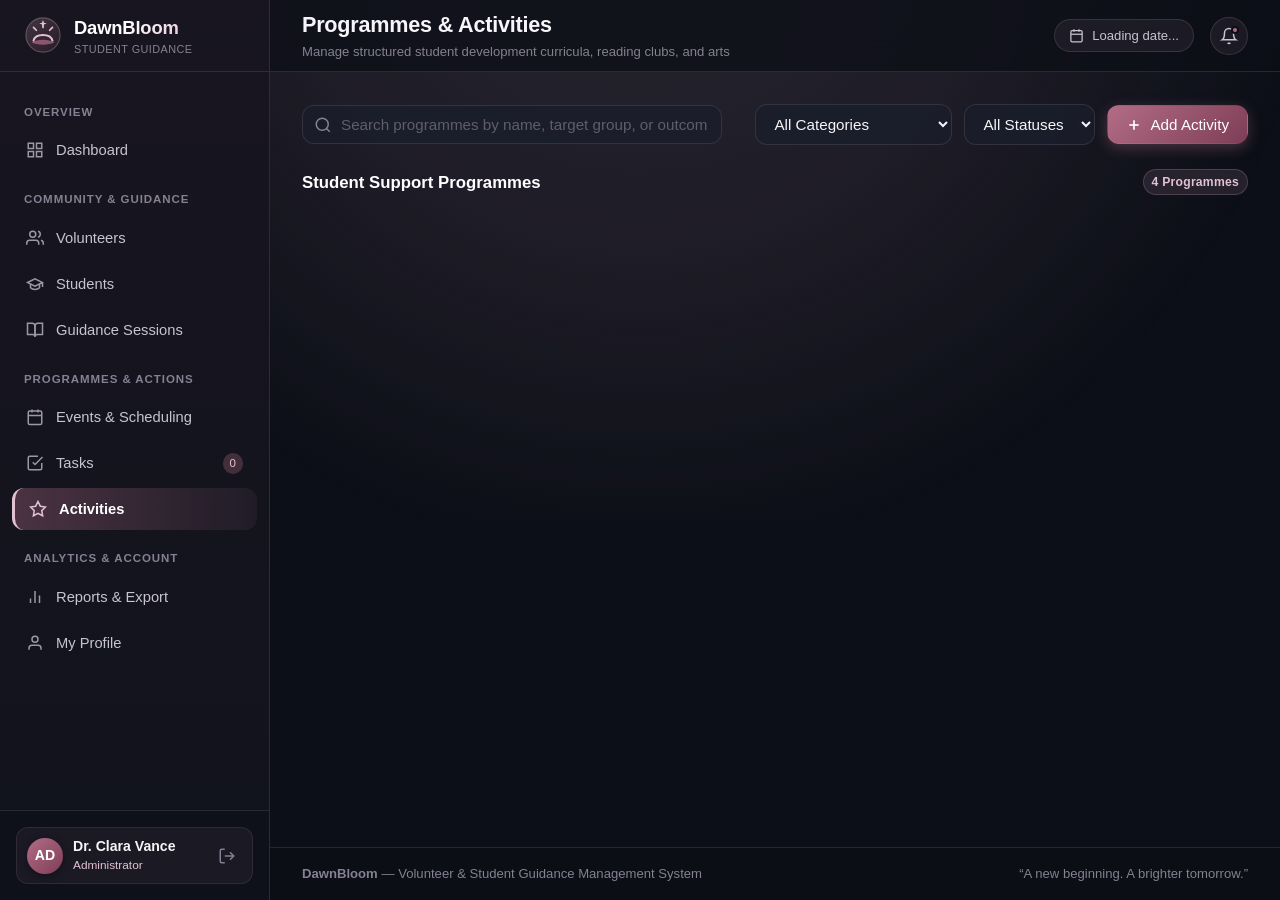
==== activities.html @ 8e8208a9 "Add files via upload" ====
<!DOCTYPE html>
<html lang="en">
<head>
  <meta charset="UTF-8">
  <meta name="viewport" content="width=device-width, initial-scale=1.0">
  <title>Programmes & Activities — DawnBloom</title>
  <link rel="stylesheet" href="css/style.css">
</head>
<body>
  <div class="app-container">
    <!-- Sidebar -->
    <aside class="app-sidebar">
      <div class="sidebar-header">
        <a href="dashboard.html" class="sidebar-brand">
          <svg class="sidebar-logo" viewBox="0 0 40 40" fill="none" xmlns="http://www.w3.org/2000/svg">
            <defs>
              <linearGradient id="sbSunGrad" x1="0" y1="0" x2="40" y2="40" gradientUnits="userSpaceOnUse">
                <stop offset="0%" stop-color="#E2C2D2"/>
                <stop offset="50%" stop-color="#B26C86"/>
                <stop offset="100%" stop-color="#4B3D4F"/>
              </linearGradient>
            </defs>
            <circle cx="20" cy="20" r="18" fill="url(#sbSunGrad)" fill-opacity="0.2" stroke="rgba(226, 194, 210, 0.3)" stroke-width="1.2"/>
            <path d="M10 26 C12 18, 28 18, 30 26" stroke="#E2C2D2" stroke-width="2" stroke-linecap="round" fill="none"/>
            <path d="M20 12 L20 8 M13 15 L10 12 M27 15 L30 12" stroke="#E2C2D2" stroke-width="1.8" stroke-linecap="round"/>
            <path d="M8 28 C14 24, 26 24, 32 28 C26 31, 14 31, 8 28 Z" fill="#B26C86" fill-opacity="0.7"/>
            <path d="M20 4 L21 7 L24 8 L21 9 L20 12 L19 9 L16 8 L19 7 Z" fill="#E2C2D2"/>
          </svg>
          <div class="brand-text-wrap">
            <span class="brand-name">DawnBloom</span>
            <span class="brand-tagline">Student Guidance</span>
          </div>
        </a>
      </div>

      <nav class="sidebar-nav">
        <span class="nav-section-title">Overview</span>
        <a href="dashboard.html" class="nav-item">
          <svg viewBox="0 0 24 24" fill="none" stroke="currentColor" stroke-width="2"><rect x="3" y="3" width="7" height="7"></rect><rect x="14" y="3" width="7" height="7"></rect><rect x="14" y="14" width="7" height="7"></rect><rect x="3" y="14" width="7" height="7"></rect></svg>
          <span>Dashboard</span>
        </a>

        <span class="nav-section-title">Community & Guidance</span>
        <a href="volunteers.html" class="nav-item">
          <svg viewBox="0 0 24 24" fill="none" stroke="currentColor" stroke-width="2"><path d="M17 21v-2a4 4 0 0 0-4-4H5a4 4 0 0 0-4 4v2"></path><circle cx="9" cy="7" r="4"></circle><path d="M23 21v-2a4 4 0 0 0-3-3.87"></path><path d="M16 3.13a4 4 0 0 1 0 7.75"></path></svg>
          <span>Volunteers</span>
        </a>
        <a href="students.html" class="nav-item">
          <svg viewBox="0 0 24 24" fill="none" stroke="currentColor" stroke-width="2"><path d="M22 10v6M2 10l10-5 10 5-10 5z"></path><path d="M6 12v5c3 3 9 3 12 0v-5"></path></svg>
          <span>Students</span>
        </a>
        <a href="guidance.html" class="nav-item">
          <svg viewBox="0 0 24 24" fill="none" stroke="currentColor" stroke-width="2"><path d="M2 3h6a4 4 0 0 1 4 4v14a3 3 0 0 0-3-3H2z"></path><path d="M22 3h-6a4 4 0 0 0-4 4v14a3 3 0 0 1 3-3h7z"></path></svg>
          <span>Guidance Sessions</span>
        </a>

        <span class="nav-section-title">Programmes & Actions</span>
        <a href="events.html" class="nav-item">
          <svg viewBox="0 0 24 24" fill="none" stroke="currentColor" stroke-width="2"><rect x="3" y="4" width="18" height="18" rx="2" ry="2"></rect><line x1="16" y1="2" x2="16" y2="6"></line><line x1="8" y1="2" x2="8" y2="6"></line><line x1="3" y1="10" x2="21" y2="10"></line></svg>
          <span>Events & Scheduling</span>
        </a>
        <a href="tasks.html" class="nav-item">
          <svg viewBox="0 0 24 24" fill="none" stroke="currentColor" stroke-width="2"><path d="M9 11l3 3L22 4"></path><path d="M21 12v7a2 2 0 0 1-2 2H5a2 2 0 0 1-2-2V5a2 2 0 0 1 2-2h11"></path></svg>
          <span>Tasks</span>
          <span class="nav-badge" id="navTaskBadge">0</span>
        </a>
        <a href="activities.html" class="nav-item active">
          <svg viewBox="0 0 24 24" fill="none" stroke="currentColor" stroke-width="2"><polygon points="12 2 15.09 8.26 22 9.27 17 14.14 18.18 21.02 12 17.77 5.82 21.02 7 14.14 2 9.27 8.91 8.26 12 2"></polygon></svg>
          <span>Activities</span>
        </a>

        <span class="nav-section-title">Analytics & Account</span>
        <a href="reports.html" class="nav-item">
          <svg viewBox="0 0 24 24" fill="none" stroke="currentColor" stroke-width="2"><line x1="18" y1="20" x2="18" y2="10"></line><line x1="12" y1="20" x2="12" y2="4"></line><line x1="6" y1="20" x2="6" y2="14"></line></svg>
          <span>Reports & Export</span>
        </a>
        <a href="profile.html" class="nav-item">
          <svg viewBox="0 0 24 24" fill="none" stroke="currentColor" stroke-width="2"><path d="M20 21v-2a4 4 0 0 0-4-4H8a4 4 0 0 0-4 4v2"></path><circle cx="12" cy="7" r="4"></circle></svg>
          <span>My Profile</span>
        </a>
      </nav>

      <div class="sidebar-footer">
        <div class="user-mini-card">
          <div class="user-avatar" id="sidebarUserAvatar">AD</div>
          <div class="user-mini-details">
            <div class="user-mini-name" id="sidebarUserName">Dr. Clara Vance</div>
            <div class="user-mini-role" id="sidebarUserRole">Administrator</div>
          </div>
          <button type="button" class="btn-sidebar-logout" id="sidebarLogoutBtn" aria-label="Sign out">
            <svg width="18" height="18" viewBox="0 0 24 24" fill="none" stroke="currentColor" stroke-width="2"><path d="M9 21H5a2 2 0 0 1-2-2V5a2 2 0 0 1 2-2h4"></path><polyline points="16 17 21 12 16 7"></polyline><line x1="21" y1="12" x2="9" y2="12"></line></svg>
          </button>
        </div>
      </div>
    </aside>

    <!-- Main Content Area -->
    <main class="app-main">
      <header class="app-header">
        <div class="header-left">
          <button type="button" class="btn-mobile-toggle" id="mobileSidebarToggle" aria-label="Toggle navigation menu">
            <svg width="20" height="20" viewBox="0 0 24 24" fill="none" stroke="currentColor" stroke-width="2"><line x1="3" y1="12" x2="21" y2="12"></line><line x1="3" y1="6" x2="21" y2="6"></line><line x1="3" y1="18" x2="21" y2="18"></line></svg>
          </button>
          <div class="page-title-wrap">
            <h1>Programmes & Activities</h1>
            <p>Manage structured student development curricula, reading clubs, and arts</p>
          </div>
        </div>

        <div class="header-right">
          <div class="header-date-badge">
            <svg width="15" height="15" viewBox="0 0 24 24" fill="none" stroke="currentColor" stroke-width="2"><rect x="3" y="4" width="18" height="18" rx="2" ry="2"></rect><line x1="16" y1="2" x2="16" y2="6"></line><line x1="8" y1="2" x2="8" y2="6"></line><line x1="3" y1="10" x2="21" y2="10"></line></svg>
            <span id="currentDateDisplay">Loading date...</span>
          </div>

          <div class="header-notifications">
            <button type="button" class="btn-header-icon" id="headerNotifBtn" aria-label="View notifications">
              <svg width="18" height="18" viewBox="0 0 24 24" fill="none" stroke="currentColor" stroke-width="2"><path d="M18 8A6 6 0 0 0 6 8c0 7-3 9-3 9h18s-3-2-3-9"></path><path d="M13.73 21a2 2 0 0 1-3.46 0"></path></svg>
              <span class="notification-indicator"></span>
            </button>
            <div class="notification-dropdown" id="headerNotifDropdown">
              <div class="notification-dropdown-header">
                <span>Recent System Activities</span>
              </div>
              <ul class="notification-list" id="headerNotifList"></ul>
            </div>
          </div>
        </div>
      </header>

      <div class="page-body">
        <!-- Toolbar Bar -->
        <div class="toolbar-bar">
          <div class="toolbar-search-wrap">
            <svg class="toolbar-search-icon" width="18" height="18" viewBox="0 0 24 24" fill="none" stroke="currentColor" stroke-width="2"><circle cx="11" cy="11" r="8"></circle><line x1="21" y1="21" x2="16.65" y2="16.65"></line></svg>
            <input type="text" id="searchActivity" class="form-control toolbar-search-input" placeholder="Search programmes by name, target group, or outcome...">
          </div>

          <div class="toolbar-filters">
            <select id="filterActivityCategory" class="form-control" style="width: auto;">
              <option value="all">All Categories</option>
              <option value="Literacy Development">Literacy Development</option>
              <option value="Skill Development">Skill Development</option>
              <option value="Creative Expression">Creative Expression</option>
              <option value="Career Guidance">Career Guidance</option>
              <option value="Life Skills">Life Skills</option>
            </select>

            <select id="filterActivityStatus" class="form-control" style="width: auto;">
              <option value="all">All Statuses</option>
              <option value="Planned">Planned</option>
              <option value="Ongoing">Ongoing</option>
              <option value="Completed">Completed</option>
            </select>

            <button type="button" class="btn btn-primary" id="btnAddActivity">
              <svg width="16" height="16" viewBox="0 0 24 24" fill="none" stroke="currentColor" stroke-width="2.5"><line x1="12" y1="5" x2="12" y2="19"></line><line x1="5" y1="12" x2="19" y2="12"></line></svg>
              <span>Add Activity</span>
            </button>
          </div>
        </div>

        <!-- Section Title & Counter -->
        <div style="display: flex; justify-content: space-between; align-items: center; margin-bottom: var(--space-md);">
          <div style="font-weight: 600; font-size: 1.05rem; color: #fff;">Student Support Programmes</div>
          <span class="badge badge-tag" id="activityCountBadge">0 Programmes</span>
        </div>

        <!-- Activities Grid -->
        <div class="cards-grid" id="activitiesGrid">
          <!-- Dynamically populated -->
        </div>
      </div>

      <footer class="app-footer">
        <div><strong>DawnBloom</strong> — Volunteer & Student Guidance Management System</div>
        <div><span>“A new beginning. A brighter tomorrow.”</span></div>
      </footer>
    </main>
  </div>

  <!-- Create / Edit Activity Modal -->
  <div class="modal-overlay" id="activityModal">
    <div class="modal-container">
      <div class="modal-header">
        <h3 class="modal-title" id="activityModalTitle">Create Student Activity Programme</h3>
        <button type="button" class="modal-close-btn" id="activityModalCloseBtn">&times;</button>
      </div>
      <form id="activityForm">
        <div class="modal-body">
          <div class="form-group">
            <label for="actName" class="form-label">Programme / Activity Name <span class="req">*</span></label>
            <input type="text" id="actName" class="form-control" placeholder="e.g. DawnBloom Reading Circle" required>
          </div>

          <div class="form-row">
            <div class="form-group">
              <label for="actCategory" class="form-label">Category <span class="req">*</span></label>
              <select id="actCategory" class="form-control" required>
                <option value="Literacy Development">Literacy Development</option>
                <option value="Skill Development">Skill Development</option>
                <option value="Creative Expression">Creative Expression</option>
                <option value="Career Guidance">Career Guidance</option>
                <option value="Life Skills">Life Skills</option>
              </select>
            </div>
            <div class="form-group">
              <label for="actStatus" class="form-label">Status <span class="req">*</span></label>
              <select id="actStatus" class="form-control" required>
                <option value="Ongoing">Ongoing</option>
                <option value="Planned">Planned</option>
                <option value="Completed">Completed</option>
              </select>
            </div>
          </div>

          <div class="form-row">
            <div class="form-group">
              <label for="actDate" class="form-label">Start / Session Date <span class="req">*</span></label>
              <input type="date" id="actDate" class="form-control" required>
            </div>
            <div class="form-group">
              <label for="actDuration" class="form-label">Duration / Recurrence</label>
              <input type="text" id="actDuration" class="form-control" placeholder="e.g. 1 Hour / Weekly">
            </div>
          </div>

          <div class="form-row">
            <div class="form-group">
              <label for="actTargetGroup" class="form-label">Target Student Group</label>
              <input type="text" id="actTargetGroup" class="form-control" placeholder="e.g. Primary Students (Ages 7–11)">
            </div>
            <div class="form-group">
              <label for="actVolunteers" class="form-label">Volunteers Involved</label>
              <input type="text" id="actVolunteers" class="form-control" placeholder="e.g. Marcus Vance, Elena Rostova">
            </div>
          </div>

          <div class="form-group">
            <label for="actDescription" class="form-label">Description & Learning Objectives</label>
            <textarea id="actDescription" class="form-control" placeholder="Describe the curriculum, interactive elements, and educational intent..."></textarea>
          </div>

          <div class="form-group">
            <label for="actOutcome" class="form-label">Observed Outcome / Impact (Optional)</label>
            <textarea id="actOutcome" class="form-control" placeholder="Record positive improvements, finished works, or supervisor observations..."></textarea>
          </div>
        </div>

        <div class="modal-footer">
          <button type="button" class="btn btn-outline btn-sm" id="btnCancelActivityModal">Cancel</button>
          <button type="submit" class="btn btn-primary btn-sm">Save Programme</button>
        </div>
      </form>
    </div>
  </div>

  <!-- Record Outcome Modal -->
  <div class="modal-overlay" id="outcomeModal">
    <div class="modal-container" style="max-width: 480px;">
      <div class="modal-header">
        <h3 class="modal-title">Record Activity Outcome</h3>
        <button type="button" class="modal-close-btn" id="outcomeModalCloseBtn">&times;</button>
      </div>
      <form id="outcomeForm">
        <div class="modal-body">
          <p style="font-size: 0.88rem; color: var(--text-muted); margin-bottom: 12px;">
            Document student learning results and feedback for: <strong id="outcomeActivityTitle" style="color: var(--c-blush-pink);"></strong>
          </p>

          <div class="form-group">
            <label for="outcomeStatus" class="form-label">Update Programme Status</label>
            <select id="outcomeStatus" class="form-control">
              <option value="Ongoing">Ongoing</option>
              <option value="Completed">Completed</option>
              <option value="Planned">Planned</option>
            </select>
          </div>

          <div class="form-group">
            <label for="outcomeNotes" class="form-label">Outcome Observations & Highlights <span class="req">*</span></label>
            <textarea id="outcomeNotes" class="form-control" style="min-height: 120px;" placeholder="e.g. 15 students participated and completed fraction exercises with 85% accuracy..." required></textarea>
          </div>
        </div>
        <div class="modal-footer">
          <button type="button" class="btn btn-outline btn-sm" id="btnCancelOutcome">Cancel</button>
          <button type="submit" class="btn btn-primary btn-sm">Save Outcome</button>
        </div>
      </form>
    </div>
  </div>

  <script src="js/storage.js"></script>
  <script src="js/auth.js"></script>
  <script src="js/common.js"></script>
  <script src="js/activities.js"></script>
</body>
</html>
---- css/style.css ----
/* ==========================================================================
   DAWNBLOOM — Volunteer & Student Guidance Management System
   Exact Color Palette:
   Lavender grey:  #868092
   Blush pink:     #E2C2D2
   Deep mauve:     #4B3D4F
   Dusty rose:     #B26C86
   Midnight black: #0C0F17
   ========================================================================== */

:root {
  /* Core Theme Colors */
  --c-lavender-grey: #868092;
  --c-blush-pink: #E2C2D2;
  --c-deep-mauve: #4B3D4F;
  --c-dusty-rose: #B26C86;
  --c-midnight-black: #0C0F17;

  /* Theme Surfaces & Accents */
  --bg-main: #0C0F17;
  --bg-surface: #141722;
  --bg-surface-elevated: #1B1E2B;
  --bg-card: rgba(22, 25, 36, 0.78);
  --bg-card-hover: rgba(30, 34, 48, 0.88);
  --bg-input: rgba(27, 30, 43, 0.85);

  --border-subtle: rgba(134, 128, 146, 0.22);
  --border-focus: rgba(226, 194, 210, 0.55);
  --border-highlight: rgba(178, 108, 134, 0.45);

  --text-primary: #F7F5F9;
  --text-secondary: #C8C3D2;
  --text-muted: #868092;
  --text-highlight: #E2C2D2;

  /* Semantic Harmonized States */
  --state-success: #5CAE8B;
  --state-success-bg: rgba(92, 174, 139, 0.16);
  --state-warning: #DEAB6E;
  --state-warning-bg: rgba(222, 171, 110, 0.16);
  --state-danger: #DB6B7E;
  --state-danger-bg: rgba(219, 107, 126, 0.16);
  --state-info: #79A3DB;
  --state-info-bg: rgba(121, 163, 219, 0.16);

  /* Gradients */
  --grad-primary: linear-gradient(135deg, #B26C86 0%, #7E3E56 100%);
  --grad-primary-hover: linear-gradient(135deg, #C27A95 0%, #904864 100%);
  --grad-accent: linear-gradient(135deg, #E2C2D2 0%, #B26C86 100%);
  --grad-sunrise: radial-gradient(circle at 50% 0%, rgba(226, 194, 210, 0.18) 0%, rgba(75, 61, 79, 0.35) 45%, #0C0F17 80%);
  --grad-sidebar: linear-gradient(180deg, #181520 0%, #11131C 100%);
  --grad-card-glow: linear-gradient(135deg, rgba(226, 194, 210, 0.08) 0%, rgba(75, 61, 79, 0.15) 100%);

  /* Spacing */
  --space-2xs: 4px;
  --space-xs: 8px;
  --space-sm: 12px;
  --space-md: 16px;
  --space-lg: 24px;
  --space-xl: 32px;
  --space-2xl: 48px;

  /* Border Radii */
  --radius-xs: 4px;
  --radius-sm: 8px;
  --radius-md: 12px;
  --radius-lg: 18px;
  --radius-pill: 9999px;

  /* Shadows */
  --shadow-sm: 0 2px 8px rgba(0, 0, 0, 0.35);
  --shadow-md: 0 8px 24px rgba(0, 0, 0, 0.45);
  --shadow-lg: 0 16px 36px rgba(0, 0, 0, 0.6);
  --shadow-glow: 0 0 24px rgba(226, 194, 210, 0.18);
  --shadow-btn: 0 4px 14px rgba(178, 108, 134, 0.35);

  /* Layout */
  --sidebar-width: 270px;
  --header-height: 72px;
  --transition-fast: 0.18s ease;
  --transition-normal: 0.28s ease;
}

/* Base Reset & Typography */
*, *::before, *::after {
  box-sizing: border-box;
  margin: 0;
  padding: 0;
}

html, body {
  min-height: 100vh;
  font-family: -apple-system, BlinkMacSystemFont, "Segoe UI", Roboto, "Helvetica Neue", Arial, sans-serif;
  background-color: var(--bg-main);
  color: var(--text-primary);
  line-height: 1.5;
  -webkit-font-smoothing: antialiased;
}

/* Atmospheric Background Glows */
body::before {
  content: "";
  position: fixed;
  top: 0;
  left: 0;
  right: 0;
  height: 520px;
  background: radial-gradient(ellipse at 50% -20%, rgba(226, 194, 210, 0.12) 0%, rgba(75, 61, 79, 0.3) 40%, transparent 75%);
  pointer-events: none;
  z-index: 0;
}

a {
  color: var(--c-blush-pink);
  text-decoration: none;
  transition: color var(--transition-fast);
}

a:hover {
  color: #fff;
}

button, input, select, textarea {
  font-family: inherit;
  font-size: 0.95rem;
  color: inherit;
}

/* ==========================================================================
   AUTHENTICATION PAGES (Login / Register)
   ========================================================================== */
.auth-page {
  display: flex;
  min-height: 100vh;
  align-items: center;
  justify-content: center;
  padding: var(--space-lg);
  background: var(--grad-sunrise);
  position: relative;
  overflow: hidden;
}

.auth-ambient-orb {
  position: absolute;
  width: 500px;
  height: 500px;
  border-radius: 50%;
  background: radial-gradient(circle, rgba(178, 108, 134, 0.15) 0%, rgba(75, 61, 79, 0.08) 50%, transparent 70%);
  filter: blur(50px);
  pointer-events: none;
}
.auth-orb-1 { top: -150px; right: -100px; }
.auth-orb-2 { bottom: -150px; left: -100px; }

.auth-card {
  position: relative;
  z-index: 1;
  width: 100%;
  max-width: 480px;
  background: var(--bg-card);
  backdrop-filter: blur(20px);
  -webkit-backdrop-filter: blur(20px);
  border: 1px solid var(--border-subtle);
  border-radius: var(--radius-lg);
  padding: var(--space-xl) var(--space-2xl);
  box-shadow: var(--shadow-lg), var(--shadow-glow);
}

.auth-header {
  text-align: center;
  margin-bottom: var(--space-xl);
}

.auth-logo-badge {
  display: inline-flex;
  align-items: center;
  justify-content: center;
  width: 60px;
  height: 60px;
  border-radius: var(--radius-md);
  background: rgba(75, 61, 79, 0.4);
  border: 1px solid rgba(226, 194, 210, 0.3);
  margin-bottom: var(--space-md);
  box-shadow: 0 4px 16px rgba(0, 0, 0, 0.3);
}

.auth-title {
  font-size: 1.75rem;
  font-weight: 700;
  letter-spacing: -0.02em;
  background: linear-gradient(135deg, #FFFFFF 30%, #E2C2D2 100%);
  -webkit-background-clip: text;
  -webkit-text-fill-color: transparent;
  margin-bottom: var(--space-2xs);
}

.auth-subtitle {
  color: var(--text-muted);
  font-size: 0.92rem;
}

.auth-quote {
  font-style: italic;
  font-size: 0.85rem;
  color: var(--c-blush-pink);
  margin-top: var(--space-xs);
  opacity: 0.9;
}

/* Demo Credentials Box */
.demo-credentials-box {
  background: rgba(75, 61, 79, 0.28);
  border: 1px dashed rgba(226, 194, 210, 0.3);
  border-radius: var(--radius-md);
  padding: var(--space-sm) var(--space-md);
  margin-bottom: var(--space-lg);
  font-size: 0.82rem;
}

.demo-credentials-title {
  font-weight: 600;
  color: var(--c-blush-pink);
  display: flex;
  align-items: center;
  gap: var(--space-xs);
  margin-bottom: 6px;
}

.demo-chips {
  display: flex;
  gap: var(--space-xs);
  flex-wrap: wrap;
  margin-top: 6px;
}

.demo-chip-btn {
  background: rgba(178, 108, 134, 0.25);
  border: 1px solid rgba(226, 194, 210, 0.25);
  color: var(--text-primary);
  border-radius: var(--radius-pill);
  padding: 3px 10px;
  font-size: 0.78rem;
  cursor: pointer;
  transition: all var(--transition-fast);
}

.demo-chip-btn:hover {
  background: var(--c-dusty-rose);
  border-color: var(--c-blush-pink);
  color: #fff;
}

/* ==========================================================================
   FORMS & CONTROLS
   ========================================================================== */
.form-group {
  margin-bottom: var(--space-md);
  text-align: left;
}

.form-label {
  display: block;
  font-size: 0.88rem;
  font-weight: 500;
  color: var(--text-secondary);
  margin-bottom: 6px;
}

.form-label .req {
  color: var(--c-dusty-rose);
}

.input-wrapper {
  position: relative;
  display: flex;
  align-items: center;
}

.form-control {
  width: 100%;
  background: var(--bg-input);
  border: 1px solid var(--border-subtle);
  border-radius: var(--radius-md);
  padding: 10px 14px;
  color: var(--text-primary);
  outline: none;
  transition: border-color var(--transition-fast), box-shadow var(--transition-fast), background-color var(--transition-fast);
}

.form-control:focus {
  border-color: var(--c-blush-pink);
  box-shadow: 0 0 0 3px rgba(226, 194, 210, 0.16);
  background: rgba(32, 36, 52, 0.95);
}

.form-control::placeholder {
  color: rgba(134, 128, 146, 0.65);
}

textarea.form-control {
  resize: vertical;
  min-height: 84px;
}

select.form-control {
  cursor: pointer;
}

select.form-control option {
  background: #141722;
  color: #F7F5F9;
}

.input-icon-btn {
  position: absolute;
  right: 12px;
  background: transparent;
  border: none;
  color: var(--text-muted);
  cursor: pointer;
  padding: 4px;
  display: flex;
  align-items: center;
  justify-content: center;
  transition: color var(--transition-fast);
}

.input-icon-btn:hover {
  color: var(--text-highlight);
}

.form-row {
  display: grid;
  grid-template-columns: repeat(2, 1fr);
  gap: var(--space-md);
}

.form-check {
  display: flex;
  align-items: center;
  gap: var(--space-xs);
  cursor: pointer;
  user-select: none;
  font-size: 0.88rem;
  color: var(--text-secondary);
}

.form-check input[type="checkbox"] {
  appearance: none;
  width: 17px;
  height: 17px;
  border: 1px solid var(--border-subtle);
  border-radius: 4px;
  background: var(--bg-input);
  cursor: pointer;
  display: grid;
  place-content: center;
  transition: all var(--transition-fast);
}

.form-check input[type="checkbox"]:checked {
  background: var(--c-dusty-rose);
  border-color: var(--c-blush-pink);
}

.form-check input[type="checkbox"]:checked::after {
  content: "";
  width: 9px;
  height: 5px;
  border-left: 2px solid #fff;
  border-bottom: 2px solid #fff;
  transform: rotate(-45deg) translate(1px, -1px);
}

.form-error-feedback {
  color: var(--state-danger);
  font-size: 0.8rem;
  margin-top: 4px;
  display: none;
}

.form-control.has-error {
  border-color: var(--state-danger);
}

.form-control.has-error + .form-error-feedback,
.input-wrapper.has-error ~ .form-error-feedback {
  display: block;
}

/* ==========================================================================
   BUTTONS
   ========================================================================== */
.btn {
  display: inline-flex;
  align-items: center;
  justify-content: center;
  gap: 8px;
  padding: 10px 18px;
  font-weight: 500;
  border-radius: var(--radius-md);
  border: 1px solid transparent;
  cursor: pointer;
  transition: all var(--transition-fast);
  text-decoration: none;
  white-space: nowrap;
}

.btn-primary {
  background: var(--grad-primary);
  color: #FFFFFF;
  box-shadow: var(--shadow-btn);
}

.btn-primary:hover {
  background: var(--grad-primary-hover);
  box-shadow: 0 6px 18px rgba(178, 108, 134, 0.45);
  color: #fff;
  transform: translateY(-1px);
}

.btn-secondary {
  background: rgba(75, 61, 79, 0.4);
  color: var(--text-primary);
  border-color: rgba(226, 194, 210, 0.2);
}

.btn-secondary:hover {
  background: rgba(75, 61, 79, 0.7);
  border-color: var(--c-blush-pink);
  color: #fff;
}

.btn-outline {
  background: transparent;
  border-color: var(--border-subtle);
  color: var(--text-secondary);
}

.btn-outline:hover {
  border-color: var(--c-blush-pink);
  color: var(--text-highlight);
  background: rgba(226, 194, 210, 0.05);
}

.btn-danger {
  background: rgba(219, 107, 126, 0.18);
  color: var(--state-danger);
  border-color: rgba(219, 107, 126, 0.35);
}

.btn-danger:hover {
  background: var(--state-danger);
  color: #fff;
}

.btn-block {
  width: 100%;
}

.btn-sm {
  padding: 6px 12px;
  font-size: 0.84rem;
  border-radius: var(--radius-sm);
}

.btn-icon {
  width: 36px;
  height: 36px;
  padding: 0;
  border-radius: var(--radius-md);
}

/* ==========================================================================
   APP SHELL LAYOUT (Sidebar + Main Header + Content)
   ========================================================================== */
.app-container {
  display: flex;
  min-height: 100vh;
  position: relative;
  z-index: 1;
}

/* Sidebar */
.app-sidebar {
  width: var(--sidebar-width);
  background: var(--grad-sidebar);
  border-right: 1px solid var(--border-subtle);
  display: flex;
  flex-direction: column;
  position: fixed;
  top: 0;
  left: 0;
  bottom: 0;
  z-index: 100;
  transition: transform var(--transition-normal);
}

.sidebar-header {
  height: var(--header-height);
  display: flex;
  align-items: center;
  padding: 0 var(--space-lg);
  gap: var(--space-sm);
  border-bottom: 1px solid var(--border-subtle);
}

.sidebar-brand {
  display: flex;
  align-items: center;
  gap: 12px;
  text-decoration: none;
}

.sidebar-logo {
  width: 38px;
  height: 38px;
  flex-shrink: 0;
}

.brand-text-wrap {
  display: flex;
  flex-direction: column;
}

.brand-name {
  font-size: 1.15rem;
  font-weight: 700;
  letter-spacing: -0.01em;
  background: linear-gradient(135deg, #FFFFFF 40%, #E2C2D2 100%);
  -webkit-background-clip: text;
  -webkit-text-fill-color: transparent;
}

.brand-tagline {
  font-size: 0.68rem;
  color: var(--text-muted);
  letter-spacing: 0.04em;
  text-transform: uppercase;
}

.sidebar-nav {
  flex: 1;
  padding: var(--space-md) var(--space-sm);
  overflow-y: auto;
  display: flex;
  flex-direction: column;
  gap: 4px;
}

.nav-section-title {
  font-size: 0.72rem;
  font-weight: 600;
  color: var(--text-muted);
  text-transform: uppercase;
  letter-spacing: 0.08em;
  padding: var(--space-xs) 12px 4px;
  margin-top: 8px;
}

.nav-item {
  display: flex;
  align-items: center;
  gap: 12px;
  padding: 10px 14px;
  color: var(--text-secondary);
  border-radius: var(--radius-md);
  font-size: 0.92rem;
  font-weight: 500;
  transition: all var(--transition-fast);
  position: relative;
}

.nav-item svg {
  width: 18px;
  height: 18px;
  flex-shrink: 0;
  opacity: 0.75;
  transition: opacity var(--transition-fast);
}

.nav-item:hover {
  color: #fff;
  background: rgba(226, 194, 210, 0.08);
}

.nav-item:hover svg {
  opacity: 1;
}

.nav-item.active {
  color: #fff;
  background: linear-gradient(90deg, rgba(178, 108, 134, 0.35) 0%, rgba(75, 61, 79, 0.2) 100%);
  border-left: 3px solid var(--c-blush-pink);
  font-weight: 600;
}

.nav-item.active svg {
  color: var(--c-blush-pink);
  opacity: 1;
}

.nav-badge {
  margin-left: auto;
  font-size: 0.72rem;
  background: rgba(178, 108, 134, 0.3);
  color: var(--c-blush-pink);
  padding: 2px 7px;
  border-radius: var(--radius-pill);
}

.sidebar-footer {
  padding: var(--space-md);
  border-top: 1px solid var(--border-subtle);
  background: rgba(12, 15, 23, 0.4);
}

.user-mini-card {
  display: flex;
  align-items: center;
  gap: 10px;
  padding: 8px 10px;
  border-radius: var(--radius-md);
  background: rgba(75, 61, 79, 0.2);
  border: 1px solid rgba(226, 194, 210, 0.1);
}

.user-avatar {
  width: 36px;
  height: 36px;
  border-radius: 50%;
  background: var(--grad-primary);
  display: flex;
  align-items: center;
  justify-content: center;
  font-weight: 600;
  font-size: 0.88rem;
  color: #fff;
  flex-shrink: 0;
  box-shadow: 0 2px 8px rgba(0, 0, 0, 0.3);
}

.user-mini-details {
  flex: 1;
  min-width: 0;
}

.user-mini-name {
  font-size: 0.88rem;
  font-weight: 600;
  color: var(--text-primary);
  white-space: nowrap;
  overflow: hidden;
  text-overflow: ellipsis;
}

.user-mini-role {
  font-size: 0.74rem;
  color: var(--c-blush-pink);
  text-transform: capitalize;
}

.btn-sidebar-logout {
  background: transparent;
  border: none;
  color: var(--text-muted);
  cursor: pointer;
  padding: 6px;
  border-radius: var(--radius-sm);
  display: flex;
  align-items: center;
  justify-content: center;
  transition: color var(--transition-fast), background-color var(--transition-fast);
}

.btn-sidebar-logout:hover {
  color: var(--state-danger);
  background: rgba(219, 107, 126, 0.12);
}

/* Sidebar Backdrop for Mobile */
.sidebar-backdrop {
  position: fixed;
  inset: 0;
  background: rgba(12, 15, 23, 0.7);
  backdrop-filter: blur(4px);
  z-index: 99;
  display: none;
}

/* Main Content Area */
.app-main {
  flex: 1;
  margin-left: var(--sidebar-width);
  min-height: 100vh;
  display: flex;
  flex-direction: column;
  position: relative;
}

/* Header */
.app-header {
  height: var(--header-height);
  background: rgba(12, 15, 23, 0.75);
  backdrop-filter: blur(16px);
  -webkit-backdrop-filter: blur(16px);
  border-bottom: 1px solid var(--border-subtle);
  display: flex;
  align-items: center;
  justify-content: space-between;
  padding: 0 var(--space-xl);
  position: sticky;
  top: 0;
  z-index: 50;
}

.header-left {
  display: flex;
  align-items: center;
  gap: var(--space-md);
}

.btn-mobile-toggle {
  display: none;
  background: transparent;
  border: 1px solid var(--border-subtle);
  color: var(--text-secondary);
  border-radius: var(--radius-sm);
  width: 38px;
  height: 38px;
  align-items: center;
  justify-content: center;
  cursor: pointer;
}

.btn-mobile-toggle:hover {
  color: var(--text-highlight);
  border-color: var(--c-blush-pink);
}

.page-title-wrap h1 {
  font-size: 1.35rem;
  font-weight: 700;
  letter-spacing: -0.01em;
  color: var(--text-primary);
}

.page-title-wrap p {
  font-size: 0.82rem;
  color: var(--text-muted);
}

.header-right {
  display: flex;
  align-items: center;
  gap: var(--space-md);
}

.header-date-badge {
  display: flex;
  align-items: center;
  gap: 8px;
  font-size: 0.82rem;
  color: var(--text-secondary);
  background: rgba(75, 61, 79, 0.25);
  border: 1px solid rgba(226, 194, 210, 0.14);
  padding: 6px 14px;
  border-radius: var(--radius-pill);
}

.header-notifications {
  position: relative;
}

.btn-header-icon {
  background: rgba(75, 61, 79, 0.25);
  border: 1px solid rgba(226, 194, 210, 0.15);
  color: var(--text-secondary);
  width: 38px;
  height: 38px;
  border-radius: 50%;
  display: flex;
  align-items: center;
  justify-content: center;
  cursor: pointer;
  position: relative;
  transition: all var(--transition-fast);
}

.btn-header-icon:hover {
  color: var(--text-highlight);
  border-color: var(--c-blush-pink);
  background: rgba(75, 61, 79, 0.5);
}

.notification-indicator {
  position: absolute;
  top: 8px;
  right: 8px;
  width: 8px;
  height: 8px;
  border-radius: 50%;
  background: var(--c-dusty-rose);
  border: 2px solid var(--bg-main);
}

/* Notification Dropdown */
.notification-dropdown {
  position: absolute;
  top: calc(100% + 10px);
  right: 0;
  width: 320px;
  background: var(--bg-surface-elevated);
  border: 1px solid var(--border-subtle);
  border-radius: var(--radius-md);
  box-shadow: var(--shadow-lg);
  display: none;
  flex-direction: column;
  z-index: 100;
  overflow: hidden;
}

.notification-dropdown.open {
  display: flex;
}

.notification-dropdown-header {
  padding: 12px 16px;
  border-bottom: 1px solid var(--border-subtle);
  display: flex;
  justify-content: space-between;
  align-items: center;
  font-weight: 600;
  font-size: 0.88rem;
}

.notification-list {
  max-height: 280px;
  overflow-y: auto;
  list-style: none;
}

.notification-item {
  padding: 10px 16px;
  border-bottom: 1px solid rgba(134, 128, 146, 0.1);
  font-size: 0.82rem;
  color: var(--text-secondary);
  transition: background-color var(--transition-fast);
}

.notification-item:hover {
  background: rgba(226, 194, 210, 0.05);
}

.notification-item-time {
  font-size: 0.72rem;
  color: var(--text-muted);
  margin-top: 4px;
}

/* Page Content Body */
.page-body {
  flex: 1;
  padding: var(--space-xl);
  max-width: 1440px;
  width: 100%;
  margin: 0 auto;
}

/* Footer */
.app-footer {
  padding: var(--space-md) var(--space-xl);
  border-top: 1px solid var(--border-subtle);
  font-size: 0.82rem;
  color: var(--text-muted);
  display: flex;
  justify-content: space-between;
  align-items: center;
  flex-wrap: wrap;
  gap: var(--space-sm);
  background: rgba(12, 15, 23, 0.5);
}

/* ==========================================================================
   CARDS & DASHBOARD WIDGETS
   ========================================================================== */
.card {
  background: var(--bg-card);
  backdrop-filter: blur(12px);
  -webkit-backdrop-filter: blur(12px);
  border: 1px solid var(--border-subtle);
  border-radius: var(--radius-lg);
  padding: var(--space-lg);
  box-shadow: var(--shadow-sm);
  position: relative;
  overflow: hidden;
  transition: transform var(--transition-fast), border-color var(--transition-fast), box-shadow var(--transition-fast);
}

.card:hover {
  border-color: rgba(226, 194, 210, 0.25);
}

.card-header {
  display: flex;
  justify-content: space-between;
  align-items: center;
  margin-bottom: var(--space-md);
  flex-wrap: wrap;
  gap: var(--space-xs);
}

.card-title {
  font-size: 1.1rem;
  font-weight: 600;
  color: var(--text-primary);
  display: flex;
  align-items: center;
  gap: 10px;
}

/* Dashboard Banner / Welcome */
.welcome-banner {
  background: linear-gradient(135deg, rgba(75, 61, 79, 0.6) 0%, rgba(22, 25, 36, 0.85) 100%);
  border: 1px solid rgba(226, 194, 210, 0.25);
  border-radius: var(--radius-lg);
  padding: var(--space-xl);
  margin-bottom: var(--space-xl);
  display: flex;
  justify-content: space-between;
  align-items: center;
  position: relative;
  overflow: hidden;
}

.welcome-banner::after {
  content: "";
  position: absolute;
  top: -50%;
  right: -10%;
  width: 320px;
  height: 320px;
  background: radial-gradient(circle, rgba(226, 194, 210, 0.15) 0%, transparent 70%);
  pointer-events: none;
}

.welcome-content h2 {
  font-size: 1.6rem;
  font-weight: 700;
  letter-spacing: -0.01em;
  margin-bottom: 6px;
  color: #fff;
}

.welcome-quote {
  font-size: 0.95rem;
  color: var(--c-blush-pink);
  font-style: italic;
  margin-bottom: var(--space-sm);
}

.welcome-mission {
  font-size: 0.88rem;
  color: var(--text-secondary);
  max-width: 680px;
}

/* Stats Grid */
.stats-grid {
  display: grid;
  grid-template-columns: repeat(auto-fit, minmax(210px, 1fr));
  gap: var(--space-lg);
  margin-bottom: var(--space-xl);
}

.stat-card {
  background: var(--bg-card);
  backdrop-filter: blur(12px);
  border: 1px solid var(--border-subtle);
  border-radius: var(--radius-lg);
  padding: var(--space-lg);
  display: flex;
  align-items: center;
  gap: var(--space-md);
  transition: transform var(--transition-fast), border-color var(--transition-fast), box-shadow var(--transition-fast);
}

.stat-card:hover {
  transform: translateY(-2px);
  border-color: rgba(226, 194, 210, 0.35);
  box-shadow: var(--shadow-md), 0 0 16px rgba(178, 108, 134, 0.15);
}

.stat-icon-wrap {
  width: 52px;
  height: 52px;
  border-radius: var(--radius-md);
  display: flex;
  align-items: center;
  justify-content: center;
  flex-shrink: 0;
}

.stat-icon-volunteers { background: rgba(178, 108, 134, 0.2); color: var(--c-dusty-rose); border: 1px solid rgba(178, 108, 134, 0.3); }
.stat-icon-students { background: rgba(226, 194, 210, 0.2); color: var(--c-blush-pink); border: 1px solid rgba(226, 194, 210, 0.3); }
.stat-icon-events { background: rgba(222, 171, 110, 0.2); color: var(--state-warning); border: 1px solid rgba(222, 171, 110, 0.3); }
.stat-icon-tasks { background: rgba(121, 163, 219, 0.2); color: var(--state-info); border: 1px solid rgba(121, 163, 219, 0.3); }
.stat-icon-guidance { background: rgba(92, 174, 139, 0.2); color: var(--state-success); border: 1px solid rgba(92, 174, 139, 0.3); }

.stat-info {
  display: flex;
  flex-direction: column;
}

.stat-label {
  font-size: 0.82rem;
  color: var(--text-muted);
  font-weight: 500;
  text-transform: uppercase;
  letter-spacing: 0.03em;
}

.stat-value {
  font-size: 1.8rem;
  font-weight: 700;
  color: #fff;
  line-height: 1.1;
  margin: 4px 0 2px;
}

.stat-context {
  font-size: 0.74rem;
  color: var(--c-blush-pink);
}

/* Dashboard 2-Column Split */
.dashboard-grid {
  display: grid;
  grid-template-columns: 2fr 1fr;
  gap: var(--space-xl);
  margin-bottom: var(--space-xl);
}

@media (max-width: 1024px) {
  .dashboard-grid {
    grid-template-columns: 1fr;
  }
}

/* Quick Actions */
.quick-actions-bar {
  display: flex;
  gap: var(--space-sm);
  flex-wrap: wrap;
  margin-bottom: var(--space-xl);
}

/* ==========================================================================
   TABLES & LISTS
   ========================================================================== */
.table-responsive {
  width: 100%;
  overflow-x: auto;
  border-radius: var(--radius-md);
  border: 1px solid var(--border-subtle);
  background: rgba(18, 21, 31, 0.6);
}

.data-table {
  width: 100%;
  border-collapse: collapse;
  text-align: left;
  font-size: 0.9rem;
}

.data-table th {
  background: rgba(75, 61, 79, 0.3);
  color: var(--text-secondary);
  font-weight: 600;
  font-size: 0.78rem;
  text-transform: uppercase;
  letter-spacing: 0.05em;
  padding: 12px 16px;
  border-bottom: 1px solid var(--border-subtle);
  white-space: nowrap;
}

.data-table td {
  padding: 14px 16px;
  border-bottom: 1px solid rgba(134, 128, 146, 0.12);
  color: var(--text-primary);
  vertical-align: middle;
}

.data-table tbody tr:hover {
  background: rgba(226, 194, 210, 0.04);
}

.data-table tbody tr:last-child td {
  border-bottom: none;
}

.table-actions {
  display: flex;
  align-items: center;
  gap: 8px;
}

/* Badges */
.badge {
  display: inline-flex;
  align-items: center;
  gap: 4px;
  padding: 3px 8px;
  border-radius: var(--radius-pill);
  font-size: 0.76rem;
  font-weight: 600;
  letter-spacing: 0.02em;
  text-transform: capitalize;
}

.badge-active, .badge-completed {
  background: var(--state-success-bg);
  color: var(--state-success);
  border: 1px solid rgba(92, 174, 139, 0.3);
}

.badge-inactive, .badge-cancelled {
  background: var(--state-danger-bg);
  color: var(--state-danger);
  border: 1px solid rgba(219, 107, 126, 0.3);
}

.badge-scheduled, .badge-planned {
  background: var(--state-info-bg);
  color: var(--state-info);
  border: 1px solid rgba(121, 163, 219, 0.3);
}

.badge-in-progress, .badge-ongoing {
  background: var(--state-warning-bg);
  color: var(--state-warning);
  border: 1px solid rgba(222, 171, 110, 0.3);
}

.badge-todo {
  background: rgba(134, 128, 146, 0.2);
  color: var(--text-secondary);
  border: 1px solid rgba(134, 128, 146, 0.3);
}

.badge-priority-high {
  background: rgba(219, 107, 126, 0.2);
  color: #FF8095;
  border: 1px solid rgba(219, 107, 126, 0.4);
}

.badge-priority-medium {
  background: rgba(222, 171, 110, 0.2);
  color: #F8B870;
  border: 1px solid rgba(222, 171, 110, 0.4);
}

.badge-priority-low {
  background: rgba(92, 174, 139, 0.2);
  color: #72C7A3;
  border: 1px solid rgba(92, 174, 139, 0.4);
}

.badge-tag {
  background: rgba(75, 61, 79, 0.4);
  color: var(--c-blush-pink);
  border: 1px solid rgba(226, 194, 210, 0.2);
}

/* Filter / Toolbar Header */
.toolbar-bar {
  display: flex;
  align-items: center;
  justify-content: space-between;
  gap: var(--space-md);
  margin-bottom: var(--space-lg);
  flex-wrap: wrap;
}

.toolbar-search-wrap {
  position: relative;
  min-width: 260px;
  flex: 1;
  max-width: 420px;
}

.toolbar-search-icon {
  position: absolute;
  left: 12px;
  top: 50%;
  transform: translateY(-50%);
  color: var(--text-muted);
  pointer-events: none;
}

.toolbar-search-input {
  padding-left: 38px;
}

.toolbar-filters {
  display: flex;
  align-items: center;
  gap: var(--space-sm);
  flex-wrap: wrap;
}

/* Cards Grid View (e.g. Activities, Events, Volunteers) */
.cards-grid {
  display: grid;
  grid-template-columns: repeat(auto-fill, minmax(320px, 1fr));
  gap: var(--space-lg);
}

.item-card {
  background: var(--bg-card);
  backdrop-filter: blur(10px);
  border: 1px solid var(--border-subtle);
  border-radius: var(--radius-lg);
  padding: var(--space-lg);
  display: flex;
  flex-direction: column;
  justify-content: space-between;
  transition: all var(--transition-fast);
}

.item-card:hover {
  transform: translateY(-2px);
  border-color: rgba(226, 194, 210, 0.3);
  box-shadow: var(--shadow-md);
}

.item-card-header {
  display: flex;
  justify-content: space-between;
  align-items: flex-start;
  gap: var(--space-sm);
  margin-bottom: var(--space-sm);
}

.item-card-title {
  font-size: 1.1rem;
  font-weight: 600;
  color: var(--text-primary);
}

.item-card-subtitle {
  font-size: 0.82rem;
  color: var(--text-muted);
}

.item-card-desc {
  font-size: 0.88rem;
  color: var(--text-secondary);
  margin: var(--space-sm) 0;
  line-height: 1.5;
}

.item-card-meta {
  display: flex;
  flex-direction: column;
  gap: 6px;
  margin: var(--space-sm) 0 var(--space-md);
  font-size: 0.82rem;
  color: var(--text-muted);
}

.item-card-meta-row {
  display: flex;
  align-items: center;
  gap: 8px;
}

.item-card-footer {
  padding-top: var(--space-md);
  border-top: 1px solid rgba(134, 128, 146, 0.15);
  display: flex;
  align-items: center;
  justify-content: space-between;
}

/* Empty State */
.empty-state {
  text-align: center;
  padding: var(--space-2xl) var(--space-lg);
  background: rgba(18, 21, 31, 0.4);
  border: 1px dashed var(--border-subtle);
  border-radius: var(--radius-lg);
  margin: var(--space-lg) 0;
}

.empty-state-icon {
  width: 64px;
  height: 64px;
  margin: 0 auto var(--space-md);
  color: var(--c-lavender-grey);
  opacity: 0.6;
}

.empty-state-title {
  font-size: 1.15rem;
  font-weight: 600;
  color: var(--text-primary);
  margin-bottom: 6px;
}

.empty-state-desc {
  font-size: 0.88rem;
  color: var(--text-muted);
  max-width: 420px;
  margin: 0 auto var(--space-lg);
}

/* ==========================================================================
   MODALS
   ========================================================================== */
.modal-overlay {
  position: fixed;
  inset: 0;
  background: rgba(12, 15, 23, 0.8);
  backdrop-filter: blur(8px);
  -webkit-backdrop-filter: blur(8px);
  z-index: 1000;
  display: flex;
  align-items: center;
  justify-content: center;
  padding: var(--space-lg);
  opacity: 0;
  visibility: hidden;
  transition: opacity var(--transition-fast), visibility var(--transition-fast);
}

.modal-overlay.open {
  opacity: 1;
  visibility: visible;
}

.modal-container {
  background: var(--bg-surface-elevated);
  border: 1px solid rgba(226, 194, 210, 0.25);
  border-radius: var(--radius-lg);
  width: 100%;
  max-width: 580px;
  max-height: 90vh;
  display: flex;
  flex-direction: column;
  box-shadow: var(--shadow-lg), var(--shadow-glow);
  transform: translateY(20px) scale(0.98);
  transition: transform var(--transition-normal);
}

.modal-overlay.open .modal-container {
  transform: translateY(0) scale(1);
}

.modal-header {
  padding: var(--space-lg);
  border-bottom: 1px solid var(--border-subtle);
  display: flex;
  align-items: center;
  justify-content: space-between;
}

.modal-title {
  font-size: 1.25rem;
  font-weight: 600;
  color: var(--text-primary);
}

.modal-close-btn {
  background: transparent;
  border: none;
  color: var(--text-muted);
  cursor: pointer;
  padding: 4px;
  border-radius: var(--radius-sm);
  display: flex;
  align-items: center;
  justify-content: center;
  transition: color var(--transition-fast);
}

.modal-close-btn:hover {
  color: #fff;
}

.modal-body {
  padding: var(--space-lg);
  overflow-y: auto;
  flex: 1;
}

.modal-footer {
  padding: var(--space-md) var(--space-lg);
  border-top: 1px solid var(--border-subtle);
  display: flex;
  align-items: center;
  justify-content: flex-end;
  gap: var(--space-sm);
  background: rgba(12, 15, 23, 0.4);
}

/* ==========================================================================
   TOAST NOTIFICATIONS
   ========================================================================== */
.toast-container {
  position: fixed;
  bottom: 24px;
  right: 24px;
  z-index: 2000;
  display: flex;
  flex-direction: column;
  gap: 10px;
  pointer-events: none;
}

.toast {
  pointer-events: auto;
  background: var(--bg-surface-elevated);
  border: 1px solid var(--border-subtle);
  border-radius: var(--radius-md);
  padding: 12px 18px;
  min-width: 280px;
  max-width: 420px;
  box-shadow: var(--shadow-lg);
  display: flex;
  align-items: center;
  gap: 12px;
  transform: translateX(100%);
  opacity: 0;
  transition: all var(--transition-normal);
}

.toast.show {
  transform: translateX(0);
  opacity: 1;
}

.toast-success {
  border-left: 4px solid var(--state-success);
}
.toast-success svg { color: var(--state-success); }

.toast-error {
  border-left: 4px solid var(--state-danger);
}
.toast-error svg { color: var(--state-danger); }

.toast-warning {
  border-left: 4px solid var(--state-warning);
}
.toast-warning svg { color: var(--state-warning); }

.toast-info {
  border-left: 4px solid var(--state-info);
}
.toast-info svg { color: var(--state-info); }

.toast-text {
  font-size: 0.88rem;
  color: var(--text-primary);
  flex: 1;
}

/* ==========================================================================
   REPORTS & SVG CHARTS
   ========================================================================== */
.chart-container {
  position: relative;
  width: 100%;
  padding: var(--space-md) 0;
}

.chart-svg {
  width: 100%;
  height: 220px;
}

.chart-bar-group rect {
  transition: height var(--transition-normal), y var(--transition-normal), opacity var(--transition-fast);
}

.chart-bar-group:hover rect {
  opacity: 0.85;
}

.chart-label {
  fill: var(--text-muted);
  font-size: 11px;
  text-anchor: middle;
}

.chart-value-label {
  fill: var(--text-highlight);
  font-size: 11px;
  text-anchor: middle;
  font-weight: 600;
}

.chart-legend {
  display: flex;
  justify-content: center;
  gap: var(--space-lg);
  margin-top: var(--space-sm);
  flex-wrap: wrap;
}

.chart-legend-item {
  display: flex;
  align-items: center;
  gap: 6px;
  font-size: 0.8rem;
  color: var(--text-secondary);
}

.chart-legend-color {
  width: 12px;
  height: 12px;
  border-radius: 3px;
}

/* ==========================================================================
   RESPONSIVE DESIGN (Tablets & Mobile)
   ========================================================================== */
@media (max-width: 900px) {
  .app-sidebar {
    transform: translateX(-100%);
  }

  .app-sidebar.open {
    transform: translateX(0);
  }

  .sidebar-backdrop.open {
    display: block;
  }

  .app-main {
    margin-left: 0;
  }

  .btn-mobile-toggle {
    display: inline-flex;
  }

  .page-body {
    padding: var(--space-md);
  }

  .app-header {
    padding: 0 var(--space-md);
  }

  .header-date-badge {
    display: none;
  }

  .form-row {
    grid-template-columns: 1fr;
  }
}

@media (max-width: 480px) {
  .welcome-banner {
    padding: var(--space-lg);
  }

  .welcome-banner h2 {
    font-size: 1.3rem;
  }

  .stat-card {
    padding: var(--space-md);
  }

  .stat-value {
    font-size: 1.5rem;
  }

  .toolbar-bar {
    flex-direction: column;
    align-items: stretch;
  }

  .toolbar-search-wrap {
    max-width: 100%;
  }

  .toolbar-filters {
    width: 100%;
    justify-content: space-between;
  }
}

/* ==========================================================================
   ROLE SELECTOR TABS (Login & Register)
   ========================================================================== */
.role-selector-tabs {
  display: flex;
  gap: 6px;
  background: rgba(75, 61, 79, 0.35);
  border: 1px solid rgba(226, 194, 210, 0.2);
  border-radius: var(--radius-md);
  padding: 4px;
  margin-bottom: var(--space-md);
}

.role-tab-btn {
  flex: 1;
  display: flex;
  align-items: center;
  justify-content: center;
  gap: 6px;
  padding: 8px 12px;
  border: none;
  background: transparent;
  color: var(--text-secondary);
  font-size: 0.86rem;
  font-weight: 500;
  border-radius: var(--radius-sm);
  cursor: pointer;
  transition: all var(--transition-fast);
}

.role-tab-btn:hover {
  color: #fff;
  background: rgba(226, 194, 210, 0.1);
}

.role-tab-btn.active {
  background: var(--grad-primary);
  color: #fff;
  font-weight: 600;
  box-shadow: 0 2px 8px rgba(178, 108, 134, 0.4);
}

.role-tab-btn svg {
  flex-shrink: 0;
}

/* ==========================================================================
   STUDENT DASHBOARD COMPONENTS
   ========================================================================== */
.student-mentor-card {
  display: flex;
  gap: var(--space-lg);
  align-items: flex-start;
  background: var(--bg-card);
  border: 1px solid var(--border-subtle);
  border-radius: var(--radius-lg);
  padding: var(--space-lg);
  backdrop-filter: blur(12px);
  position: relative;
  overflow: hidden;
}

.student-mentor-card::before {
  content: "";
  position: absolute;
  top: 0;
  left: 0;
  right: 0;
  height: 3px;
  background: var(--grad-accent);
}

.student-mentor-avatar {
  width: 68px;
  height: 68px;
  border-radius: 50%;
  background: var(--grad-primary);
  display: flex;
  align-items: center;
  justify-content: center;
  font-size: 1.5rem;
  font-weight: 700;
  color: #fff;
  border: 2px solid var(--c-blush-pink);
  flex-shrink: 0;
  box-shadow: var(--shadow-glow);
}

.student-mentor-details {
  flex: 1;
}

.student-mentor-name {
  font-size: 1.25rem;
  font-weight: 700;
  color: #fff;
  margin-bottom: 4px;
}

.student-mentor-role {
  font-size: 0.86rem;
  color: var(--c-blush-pink);
  font-weight: 500;
  margin-bottom: var(--space-sm);
}

.student-mentor-meta {
  display: grid;
  grid-template-columns: repeat(auto-fit, minmax(200px, 1fr));
  gap: var(--space-xs) var(--space-md);
  margin-bottom: var(--space-md);
  font-size: 0.85rem;
  color: var(--text-secondary);
}

.student-mentor-meta-item {
  display: flex;
  align-items: center;
  gap: 8px;
}

.student-mentor-meta-item svg {
  color: var(--c-blush-pink);
  flex-shrink: 0;
}

/* Student Task Cards with Interactive Status */
.student-task-list {
  display: flex;
  flex-direction: column;
  gap: var(--space-sm);
}

.student-task-item {
  display: flex;
  align-items: center;
  justify-content: space-between;
  padding: var(--space-md);
  background: rgba(75, 61, 79, 0.2);
  border: 1px solid var(--border-subtle);
  border-radius: var(--radius-md);
  transition: all var(--transition-fast);
  gap: var(--space-md);
}

.student-task-item:hover {
  background: rgba(75, 61, 79, 0.32);
  border-color: var(--border-highlight);
}

.student-task-item.is-completed {
  opacity: 0.78;
  background: rgba(92, 174, 139, 0.08);
  border-color: rgba(92, 174, 139, 0.3);
}

.student-task-item.is-completed .student-task-title {
  text-decoration: line-through;
  color: var(--text-muted);
}

.student-task-info {
  flex: 1;
}

.student-task-title {
  font-size: 0.95rem;
  font-weight: 600;
  color: #fff;
  margin-bottom: 4px;
}

.student-task-meta {
  font-size: 0.78rem;
  color: var(--text-muted);
  display: flex;
  gap: var(--space-sm);
  flex-wrap: wrap;
  align-items: center;
}

.student-task-actions {
  display: flex;
  align-items: center;
  gap: var(--space-xs);
  flex-shrink: 0;
}

/* Progress & Milestones */
.milestones-grid {
  display: grid;
  grid-template-columns: repeat(auto-fill, minmax(220px, 1fr));
  gap: var(--space-md);
}

.milestone-badge-card {
  background: rgba(22, 25, 36, 0.85);
  border: 1px solid var(--border-subtle);
  border-radius: var(--radius-md);
  padding: var(--space-md);
  text-align: center;
  transition: all var(--transition-fast);
  position: relative;
}

.milestone-badge-card:hover {
  border-color: var(--border-highlight);
  transform: translateY(-2px);
  box-shadow: var(--shadow-glow);
}

.milestone-icon {
  font-size: 2.2rem;
  margin-bottom: var(--space-xs);
  display: inline-block;
}

.milestone-title {
  font-weight: 600;
  font-size: 0.95rem;
  color: #fff;
  margin-bottom: 4px;
}

.milestone-desc {
  font-size: 0.78rem;
  color: var(--text-muted);
  line-height: 1.35;
}

.milestone-date {
  font-size: 0.72rem;
  color: var(--c-blush-pink);
  margin-top: 6px;
  font-weight: 500;
}

/* Notice Banner */
.volunteer-role-banner {
  background: rgba(178, 108, 134, 0.18);
  border: 1px solid rgba(226, 194, 210, 0.35);
  border-radius: var(--radius-md);
  padding: var(--space-sm) var(--space-md);
  margin-bottom: var(--space-lg);
  display: flex;
  align-items: center;
  gap: var(--space-sm);
  font-size: 0.88rem;
  color: var(--text-primary);
}

.volunteer-role-banner svg {
  color: var(--c-blush-pink);
  flex-shrink: 0;
}

@media (max-width: 768px) {
  .student-mentor-card {
    flex-direction: column;
    align-items: center;
    text-align: center;
  }
  .student-mentor-meta {
    justify-content: center;
  }
  .student-task-item {
    flex-direction: column;
    align-items: flex-start;
  }
  .student-task-actions {
    width: 100%;
    justify-content: flex-end;
  }
}
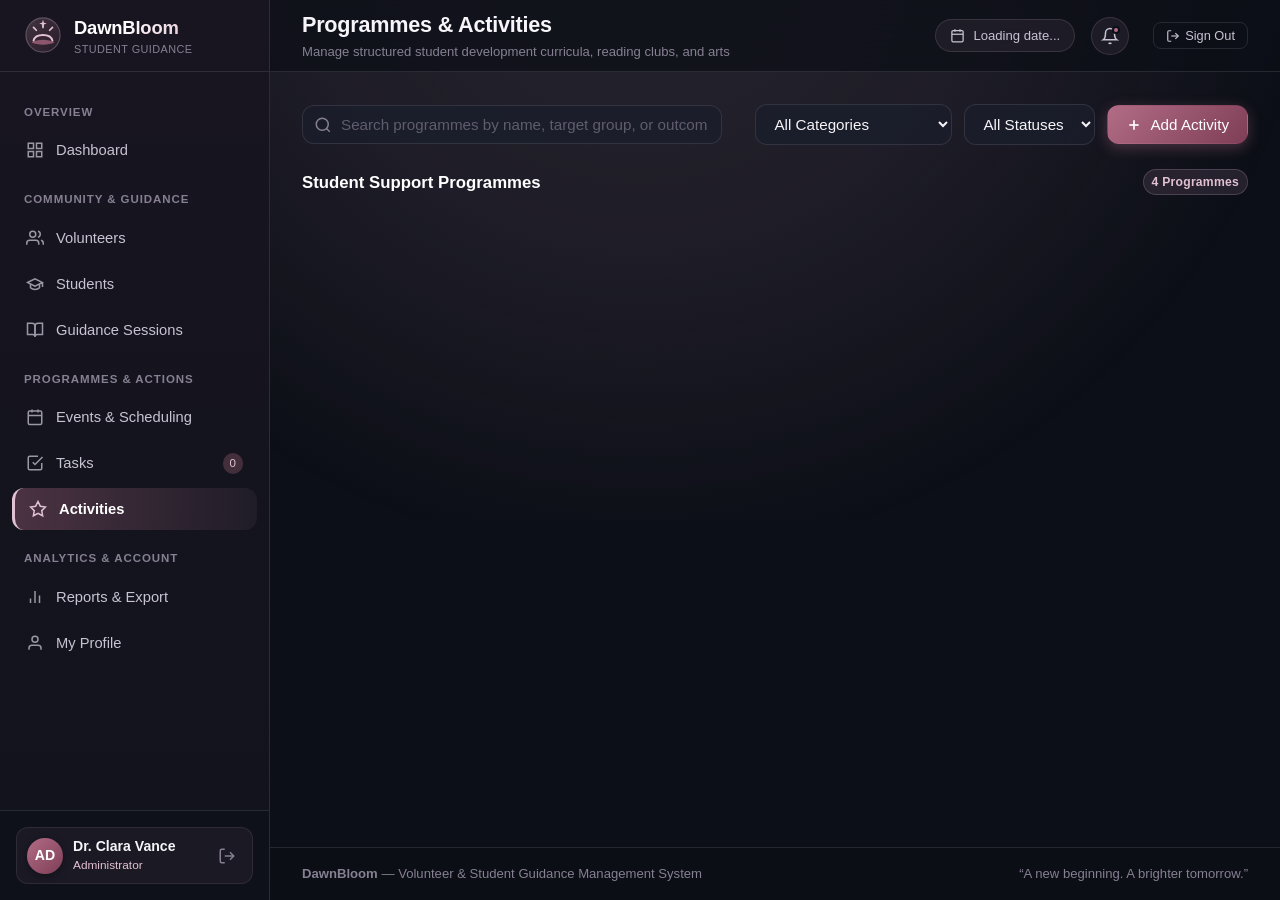
==== commit 92255378: "Add files via upload" ====
--- a/activities.html
+++ b/activities.html
@@ -125,6 +125,10 @@
               <ul class="notification-list" id="headerNotifList"></ul>
             </div>
           </div>
+          <button type="button" class="btn btn-outline btn-sm btn-logout" id="headerLogoutBtn" style="padding: 5px 12px; font-size: 0.8rem; margin-left: 8px; display: flex; align-items: center; gap: 5px;" title="Sign out of account">
+            <svg width="14" height="14" viewBox="0 0 24 24" fill="none" stroke="currentColor" stroke-width="2"><path d="M9 21H5a2 2 0 0 1-2-2V5a2 2 0 0 1 2-2h4"></path><polyline points="16 17 21 12 16 7"></polyline><line x1="21" y1="12" x2="9" y2="12"></line></svg>
+            <span>Sign Out</span>
+          </button>
         </div>
       </header>
 
